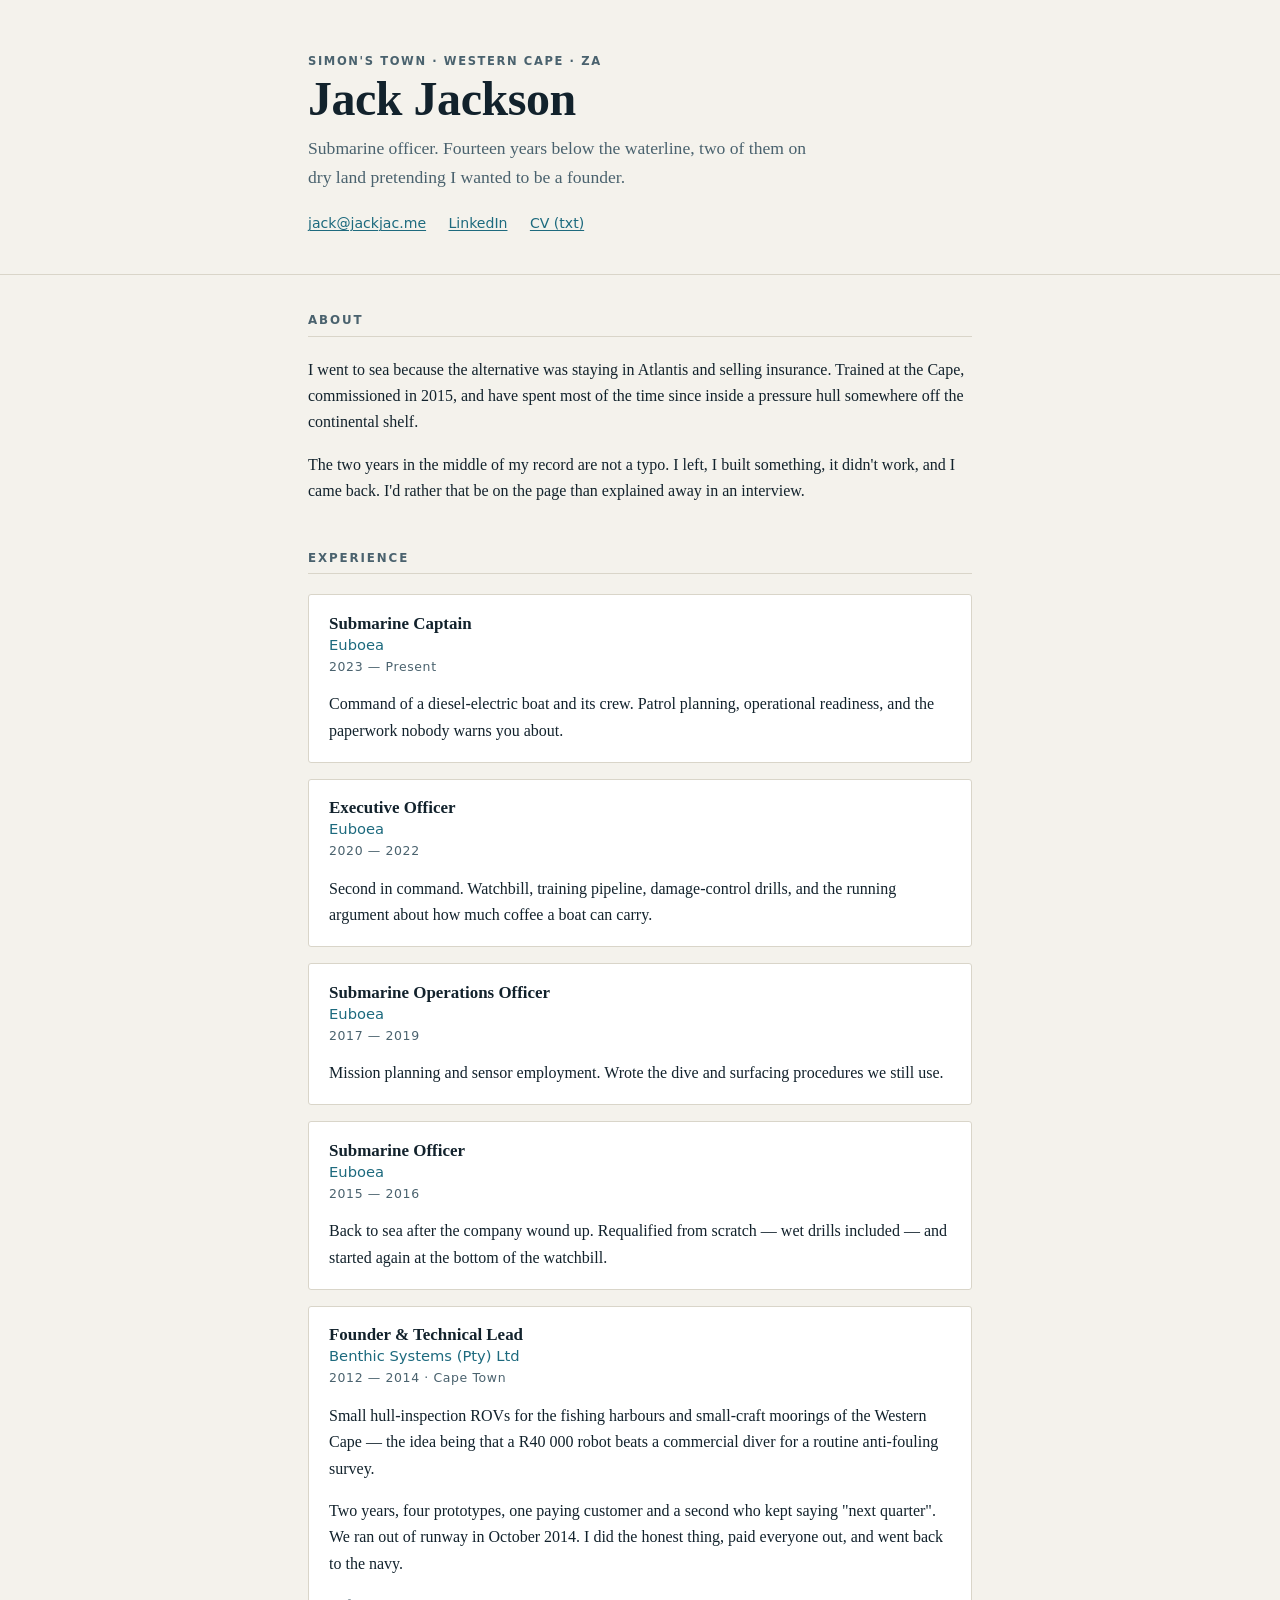
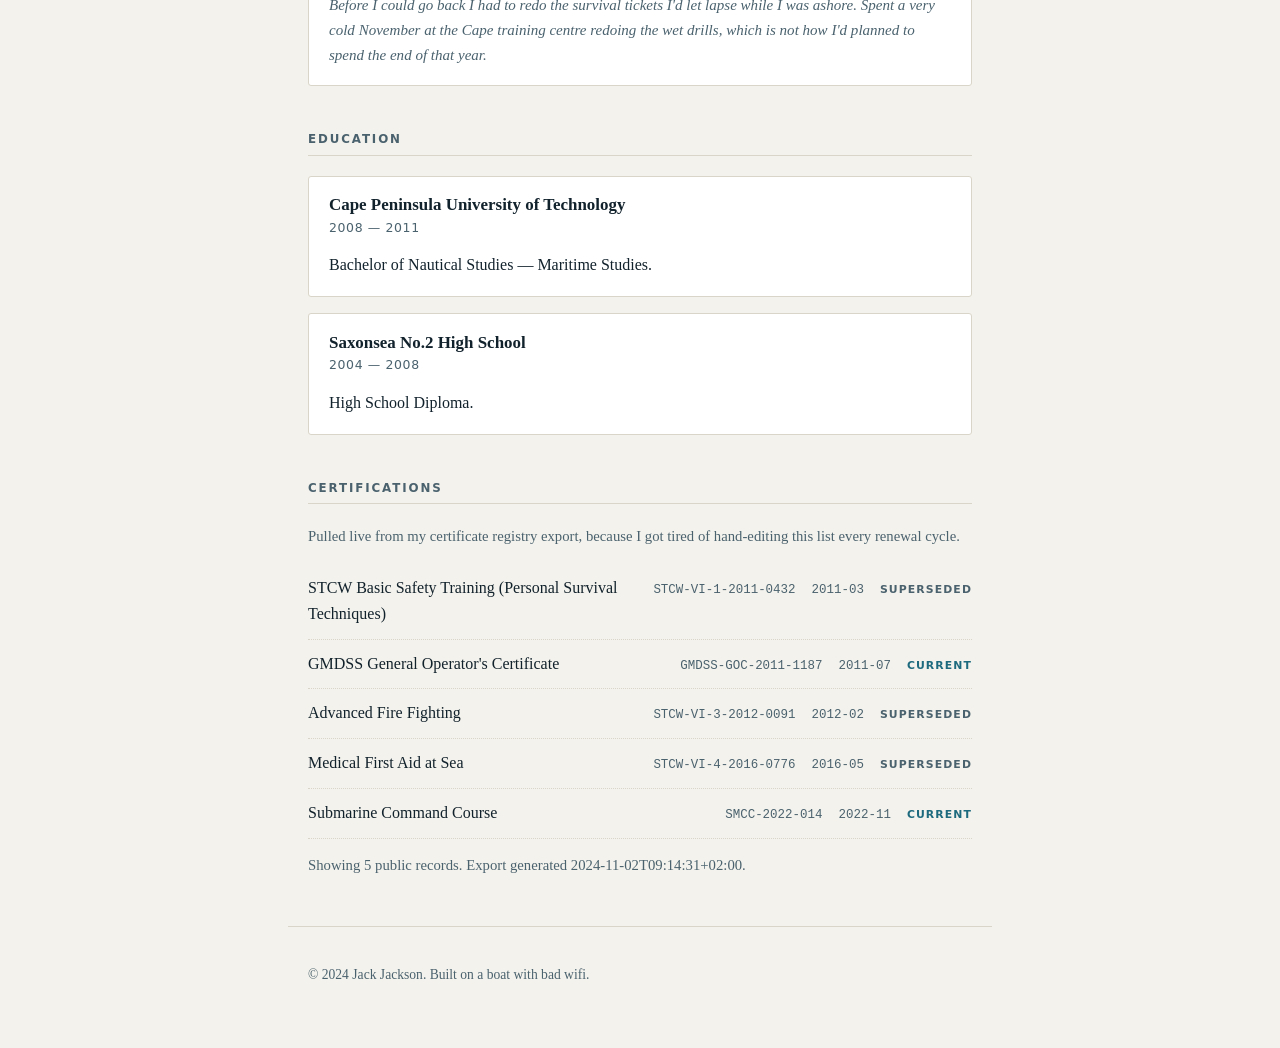
==== index.html @ 95e16813 "Personal site Static resume page with a certificate registry export.  Co-Authored-By: Claude Opus 5 " ====
<!doctype html>
<html lang="en">
<head>
<meta charset="utf-8">
<meta name="viewport" content="width=device-width, initial-scale=1, viewport-fit=cover">
<title>Jack Jackson — Submarine Officer</title>
<meta name="description" content="Jack Jackson. Submarine officer, Simon's Town, Western Cape. Nautical studies, subsea systems, and fourteen years below the waterline.">
<link rel="icon" href="data:image/svg+xml,<svg xmlns='http://www.w3.org/2000/svg' viewBox='0 0 16 16'><text y='13' font-size='13'>&#9875;</text></svg>">
<link rel="stylesheet" href="assets/css/main.css">
</head>
<body>

<header class="masthead">
  <div class="wrap">
    <p class="eyebrow">Simon's Town · Western Cape · ZA</p>
    <h1>Jack Jackson</h1>
    <p class="lede">Submarine officer. Fourteen years below the waterline, two of them
    on dry land pretending I wanted to be a founder.</p>
    <ul class="links">
      <li><a href="mailto:jack@jackjac.me">jack@jackjac.me</a></li>
      <li><a href="https://www.linkedin.com/in/jack-jackson-submariner" rel="me">LinkedIn</a></li>
      <li><a href="assets/jack-jackson-cv.txt">CV (txt)</a></li>
    </ul>
  </div>
</header>

<main class="wrap">

  <section id="about">
    <h2>About</h2>
    <p>I went to sea because the alternative was staying in Atlantis and selling
    insurance. Trained at the Cape, commissioned in 2015, and have spent most of
    the time since inside a pressure hull somewhere off the continental shelf.</p>
    <p>The two years in the middle of my record are not a typo. I left, I built
    something, it didn't work, and I came back. I'd rather that be on the page
    than explained away in an interview.</p>
  </section>

  <section id="experience">
    <h2>Experience</h2>

    <article class="role">
      <h3>Submarine Captain <span class="org">Euboea</span></h3>
      <p class="when">2023 — Present</p>
      <p>Command of a diesel-electric boat and its crew. Patrol planning,
      operational readiness, and the paperwork nobody warns you about.</p>
    </article>

    <article class="role">
      <h3>Executive Officer <span class="org">Euboea</span></h3>
      <p class="when">2020 — 2022</p>
      <p>Second in command. Watchbill, training pipeline, damage-control drills,
      and the running argument about how much coffee a boat can carry.</p>
    </article>

    <article class="role">
      <h3>Submarine Operations Officer <span class="org">Euboea</span></h3>
      <p class="when">2017 — 2019</p>
      <p>Mission planning and sensor employment. Wrote the dive and surfacing
      procedures we still use.</p>
    </article>

    <article class="role">
      <h3>Submarine Officer <span class="org">Euboea</span></h3>
      <p class="when">2015 — 2016</p>
      <p>Back to sea after the company wound up. Requalified from scratch —
      wet drills included — and started again at the bottom of the watchbill.</p>
    </article>

    <article class="role">
      <h3>Founder &amp; Technical Lead <span class="org">Benthic Systems (Pty) Ltd</span></h3>
      <p class="when">2012 — 2014 · Cape Town</p>
      <p>Small hull-inspection ROVs for the fishing harbours and small-craft
      moorings of the Western Cape — the idea being that a R40 000 robot beats a
      commercial diver for a routine anti-fouling survey.</p>
      <p>Two years, four prototypes, one paying customer and a second who kept
      saying "next quarter". We ran out of runway in October 2014. I did the
      honest thing, paid everyone out, and went back to the navy.</p>
      <p class="aside">Before I could go back I had to redo the survival tickets
    I'd let lapse while I was ashore. Spent a very cold November at the Cape
    training centre redoing the wet drills, which is not how I'd planned to
    spend the end of that year.</p>
    </article>
  </section>

  <section id="education">
    <h2>Education</h2>
    <article class="role">
      <h3>Cape Peninsula University of Technology</h3>
      <p class="when">2008 — 2011</p>
      <p>Bachelor of Nautical Studies — Maritime Studies.</p>
    </article>
    <article class="role">
      <h3>Saxonsea No.2 High School</h3>
      <p class="when">2004 — 2008</p>
      <p>High School Diploma.</p>
    </article>
  </section>

  <section id="certifications">
    <h2>Certifications</h2>
    <p class="muted">Pulled live from my certificate registry export, because I
    got tired of hand-editing this list every renewal cycle.</p>
    <div id="cert-list" aria-live="polite">
      <p class="muted">Loading registry…</p>
    </div>
  </section>

</main>

<footer class="wrap">
  <p>&copy; 2024 Jack Jackson. Built on a boat with bad wifi.</p>
</footer>

<script src="assets/js/app.js"></script>
</body>
</html>
---- assets/css/main.css ----
:root {
  color-scheme: light dark;
  --ink: #12222c;
  --ink-soft: #4a626e;
  --ground: #f4f2ec;
  --panel: #ffffff;
  --rule: #d9d5c9;
  --accent: #1d6a7e;
}

@media (prefers-color-scheme: dark) {
  :root {
    --ink: #e6ecef;
    --ink-soft: #9fb2bb;
    --ground: #0e1519;
    --panel: #151e24;
    --rule: #26343c;
    --accent: #6fc2d6;
  }
}

* { box-sizing: border-box; }

body {
  margin: 0;
  background: var(--ground);
  color: var(--ink);
  font: 16px/1.65 "Iowan Old Style", "Palatino Linotype", Palatino, Georgia, serif;
  -webkit-text-size-adjust: 100%;
}

.wrap {
  width: 100%;
  max-width: 44rem;
  margin: 0 auto;
  padding-inline: 1.25rem;
}

.masthead {
  padding-block: 3.5rem 2.5rem;
  border-bottom: 1px solid var(--rule);
  margin-bottom: 2.5rem;
}

.eyebrow {
  margin: 0 0 .4rem;
  font: 600 .72rem/1 ui-sans-serif, system-ui, sans-serif;
  letter-spacing: .14em;
  text-transform: uppercase;
  color: var(--ink-soft);
}

h1 {
  margin: 0 0 .6rem;
  font-size: clamp(2.1rem, 7vw, 3rem);
  line-height: 1.05;
  letter-spacing: -.01em;
}

.lede {
  margin: 0 0 1.4rem;
  font-size: 1.1rem;
  color: var(--ink-soft);
  max-width: 32rem;
}

.links {
  display: flex;
  flex-wrap: wrap;
  gap: .4rem 1.4rem;
  margin: 0;
  padding: 0;
  list-style: none;
  font: .88rem/1.4 ui-sans-serif, system-ui, sans-serif;
}

a { color: var(--accent); text-decoration-thickness: 1px; text-underline-offset: 2px; }

h2 {
  font: 600 .74rem/1 ui-sans-serif, system-ui, sans-serif;
  letter-spacing: .16em;
  text-transform: uppercase;
  color: var(--ink-soft);
  margin: 0 0 1.25rem;
  padding-bottom: .55rem;
  border-bottom: 1px solid var(--rule);
}

section { margin-bottom: 3rem; }

.role {
  background: var(--panel);
  border: 1px solid var(--rule);
  border-radius: 3px;
  padding: 1.1rem 1.25rem;
  margin-bottom: 1rem;
}

.role h3 {
  margin: 0 0 .15rem;
  font-size: 1.06rem;
  line-height: 1.3;
}

.org {
  display: block;
  font: 400 .92rem/1.4 ui-sans-serif, system-ui, sans-serif;
  color: var(--accent);
}

.when {
  margin: 0 0 .7rem;
  font: .78rem/1.4 ui-sans-serif, system-ui, sans-serif;
  letter-spacing: .05em;
  color: var(--ink-soft);
}

.role p:last-child { margin-bottom: 0; }

.aside {
  font-size: .94rem;
  color: var(--ink-soft);
  font-style: italic;
}

.muted {
  color: var(--ink-soft);
  font-size: .92rem;
}

/* certificate registry rows, rendered by assets/js/app.js */
.cert {
  display: flex;
  flex-wrap: wrap;
  gap: .3rem 1rem;
  align-items: baseline;
  padding: .7rem 0;
  border-bottom: 1px dotted var(--rule);
}

.cert:last-child { border-bottom: 0; }

.cert-name { flex: 1 1 16rem; }

.cert-ref,
.cert-year {
  font: .78rem/1.5 ui-monospace, "SF Mono", Menlo, Consolas, monospace;
  color: var(--ink-soft);
}

.cert-status {
  font: 600 .68rem/1.5 ui-sans-serif, system-ui, sans-serif;
  letter-spacing: .1em;
  text-transform: uppercase;
  color: var(--accent);
}

.cert-status[data-status="SUPERSEDED"] { color: var(--ink-soft); }

footer {
  border-top: 1px solid var(--rule);
  padding-block: 1.5rem 3rem;
  color: var(--ink-soft);
  font-size: .85rem;
}
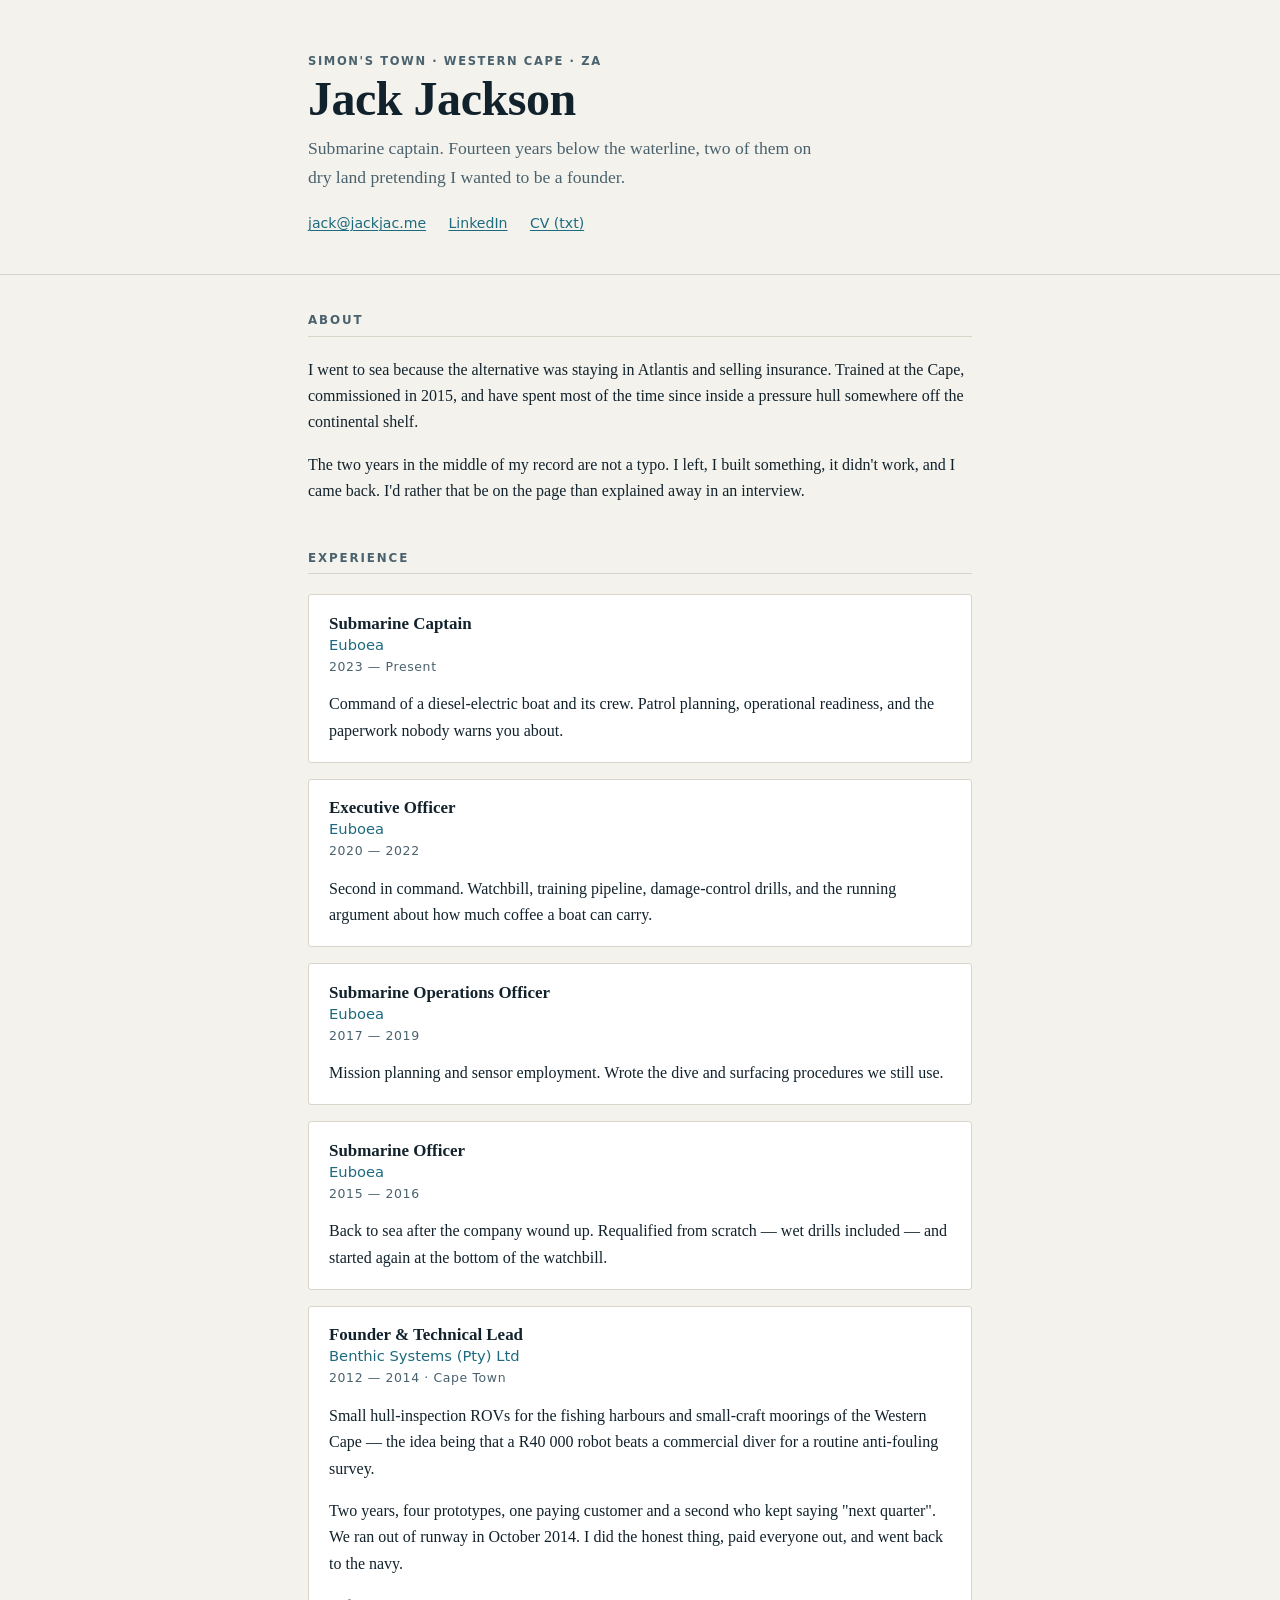
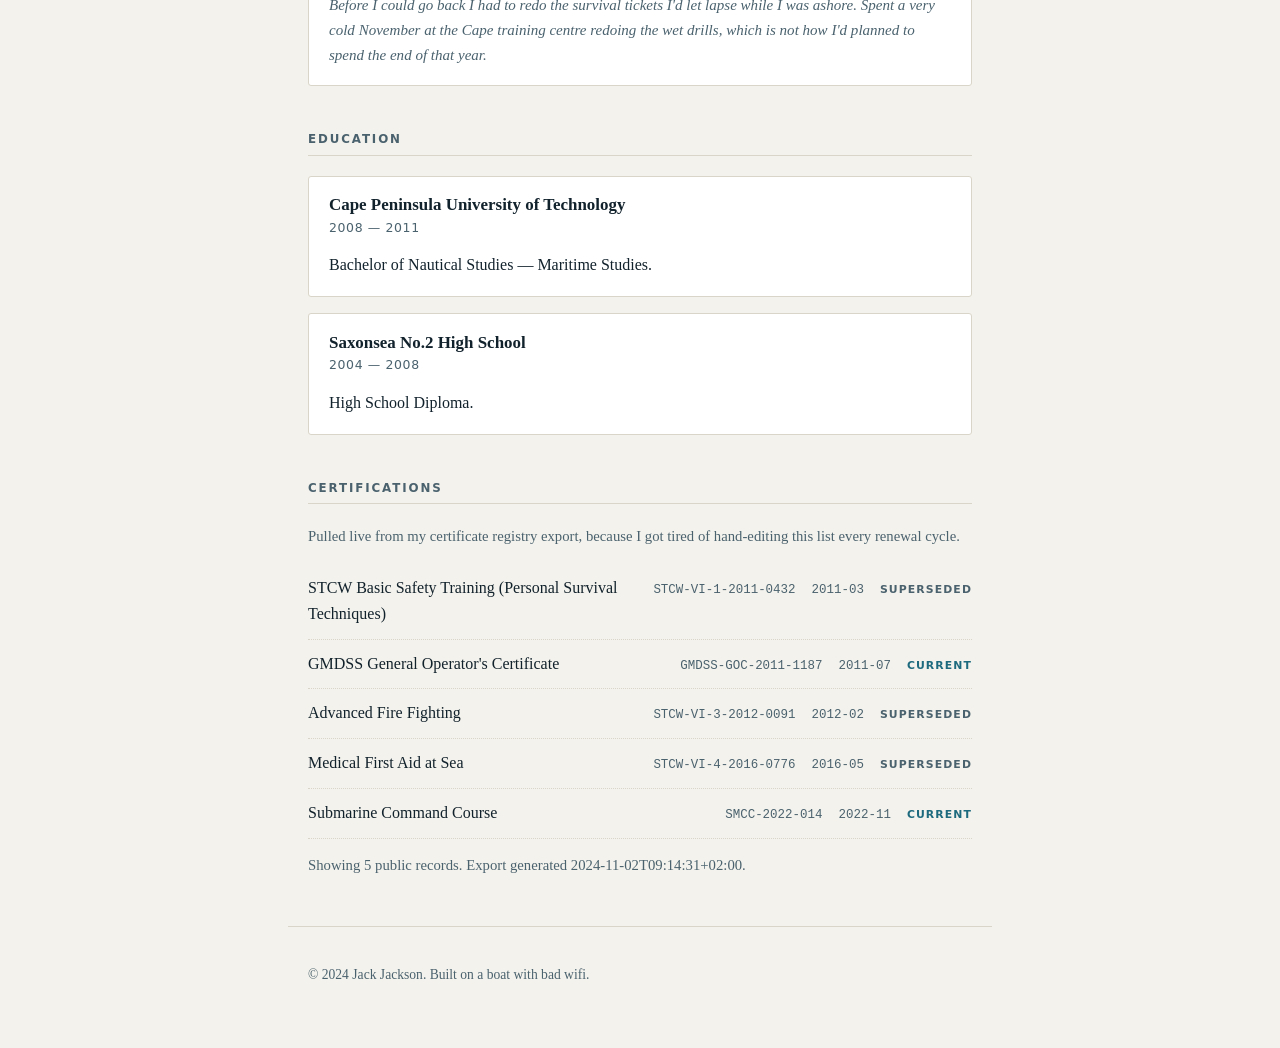
==== commit 14366d77: "Make the site findable by name and rank Title, meta description, Open Graph and a Person schema now " ====
--- a/index.html
+++ b/index.html
@@ -3,8 +3,49 @@
 <head>
 <meta charset="utf-8">
 <meta name="viewport" content="width=device-width, initial-scale=1, viewport-fit=cover">
-<title>Jack Jackson — Submarine Officer</title>
-<meta name="description" content="Jack Jackson. Submarine officer, Simon's Town, Western Cape. Nautical studies, subsea systems, and fourteen years below the waterline.">
+<title>Jack Jackson — Submarine Captain</title>
+<meta name="description" content="Jack Jackson, submarine captain. Simon's Town, Western Cape, South Africa. Nautical studies at Cape Peninsula University of Technology, two years building subsea inspection robots, and fourteen years below the waterline.">
+<link rel="canonical" href="https://jackjac.me/">
+<meta name="robots" content="index, follow, max-snippet:-1, max-image-preview:large">
+<meta name="author" content="Jack Jackson">
+
+<meta property="og:type" content="profile">
+<meta property="og:url" content="https://jackjac.me/">
+<meta property="og:title" content="Jack Jackson — Submarine Captain">
+<meta property="og:site_name" content="Jack Jackson">
+<meta property="og:description" content="Submarine captain, Simon's Town. Nautical studies at CPUT, two years ashore building subsea inspection robots, fourteen years below the waterline.">
+<meta property="profile:first_name" content="Jack">
+<meta property="profile:last_name" content="Jackson">
+<meta name="twitter:card" content="summary">
+<meta name="twitter:title" content="Jack Jackson — Submarine Captain">
+<meta name="twitter:description" content="Submarine captain, Simon's Town, Western Cape.">
+
+<script type="application/ld+json">
+{
+  "@context": "https://schema.org",
+  "@type": "Person",
+  "name": "Jack Jackson",
+  "givenName": "Jack",
+  "familyName": "Jackson",
+  "jobTitle": "Submarine Captain",
+  "url": "https://jackjac.me/",
+  "email": "mailto:jack@jackjac.me",
+  "description": "Submarine captain based in Simon's Town, Western Cape. Bachelor of Nautical Studies, Cape Peninsula University of Technology. Founder of Benthic Systems 2012-2014.",
+  "address": {
+    "@type": "PostalAddress",
+    "addressLocality": "Simon's Town",
+    "addressRegion": "Western Cape",
+    "addressCountry": "ZA"
+  },
+  "alumniOf": {
+    "@type": "CollegeOrUniversity",
+    "name": "Cape Peninsula University of Technology"
+  },
+  "worksFor": { "@type": "Organization", "name": "Euboea" },
+  "knowsAbout": ["Submarine operations", "Nautical studies", "Maritime survival training", "Subsea inspection ROVs"]
+}
+</script>
+
 <link rel="icon" href="data:image/svg+xml,<svg xmlns='http://www.w3.org/2000/svg' viewBox='0 0 16 16'><text y='13' font-size='13'>&#9875;</text></svg>">
 <link rel="stylesheet" href="assets/css/main.css">
 </head>
@@ -14,7 +55,7 @@
   <div class="wrap">
     <p class="eyebrow">Simon's Town · Western Cape · ZA</p>
     <h1>Jack Jackson</h1>
-    <p class="lede">Submarine officer. Fourteen years below the waterline, two of them
+    <p class="lede">Submarine captain. Fourteen years below the waterline, two of them
     on dry land pretending I wanted to be a founder.</p>
     <ul class="links">
       <li><a href="mailto:jack@jackjac.me">jack@jackjac.me</a></li>
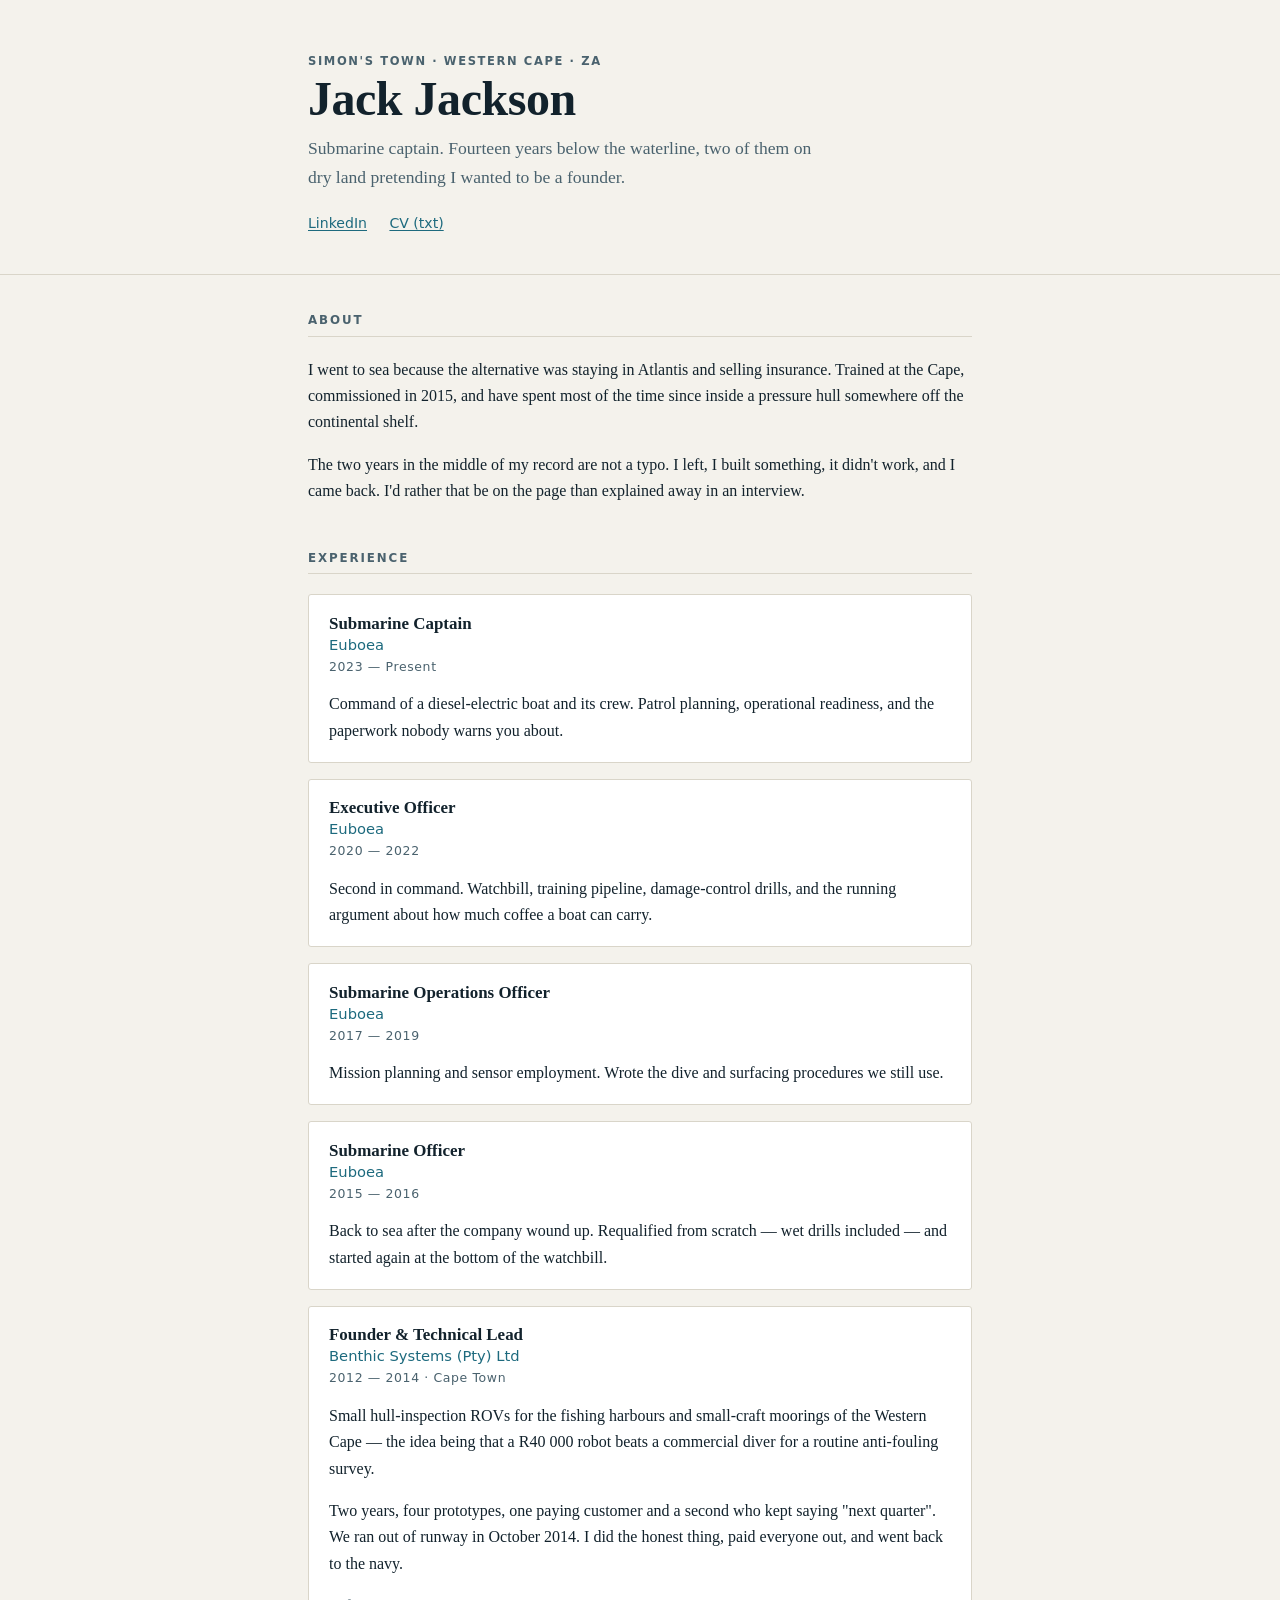
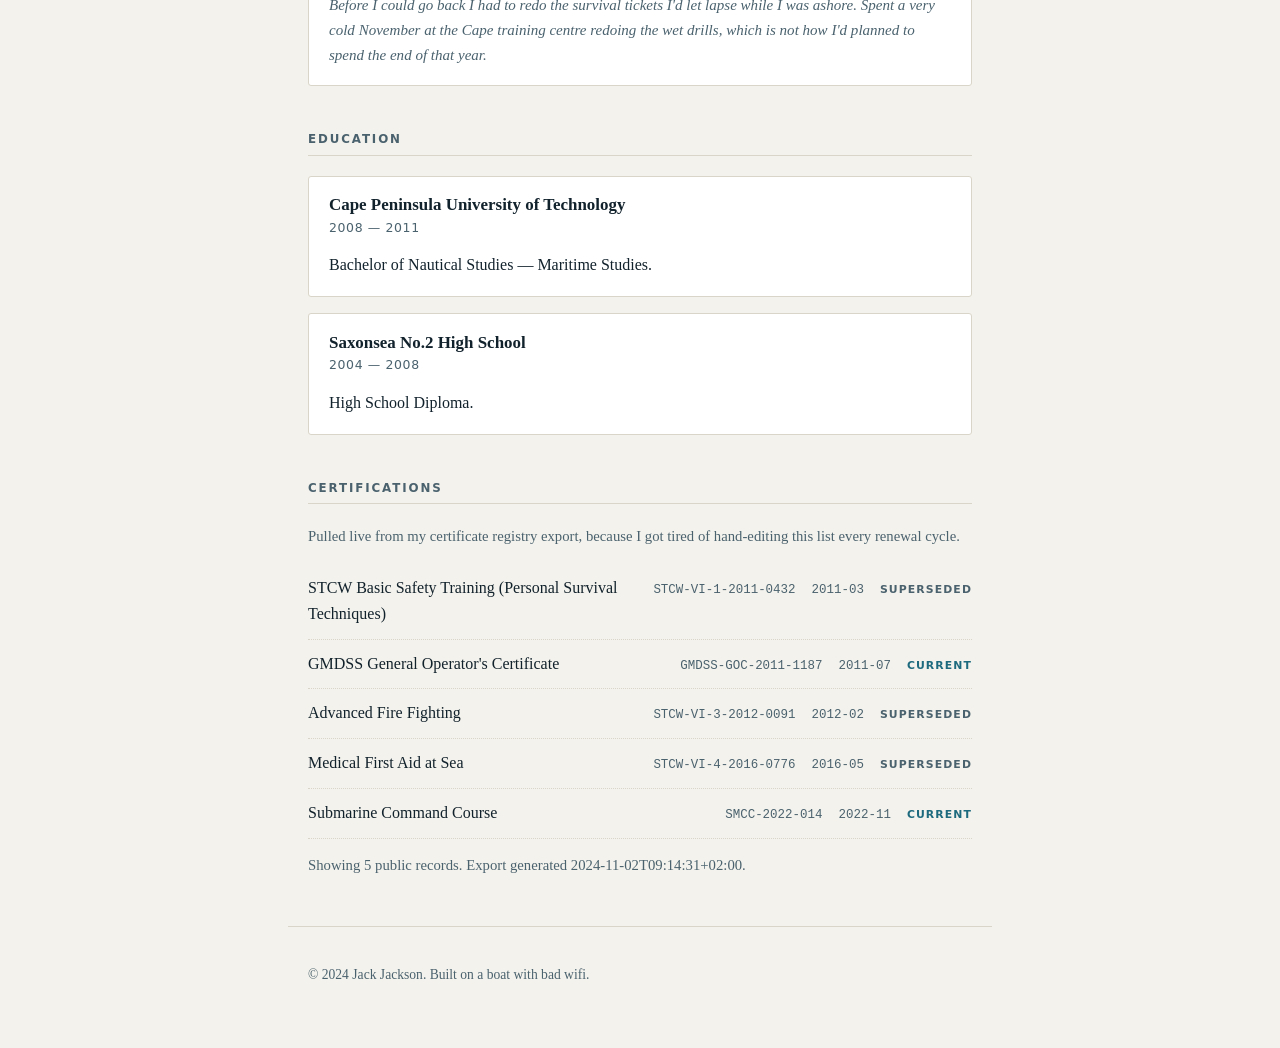
==== commit 6e477f17: "Drop the email, link the real LinkedIn profile Remove jack@jackjac.me from the contact list, the JSO" ====
--- a/index.html
+++ b/index.html
@@ -29,7 +29,7 @@
   "familyName": "Jackson",
   "jobTitle": "Submarine Captain",
   "url": "https://jackjac.me/",
-  "email": "mailto:jack@jackjac.me",
+  "sameAs": ["https://www.linkedin.com/in/jack-jackson-84321842b/"],
   "description": "Submarine captain based in Simon's Town, Western Cape. Bachelor of Nautical Studies, Cape Peninsula University of Technology. Founder of Benthic Systems 2012-2014.",
   "address": {
     "@type": "PostalAddress",
@@ -58,8 +58,7 @@
     <p class="lede">Submarine captain. Fourteen years below the waterline, two of them
     on dry land pretending I wanted to be a founder.</p>
     <ul class="links">
-      <li><a href="mailto:jack@jackjac.me">jack@jackjac.me</a></li>
-      <li><a href="https://www.linkedin.com/in/jack-jackson-submariner" rel="me">LinkedIn</a></li>
+      <li><a href="https://www.linkedin.com/in/jack-jackson-84321842b/" rel="me">LinkedIn</a></li>
       <li><a href="assets/jack-jackson-cv.txt">CV (txt)</a></li>
     </ul>
   </div>
